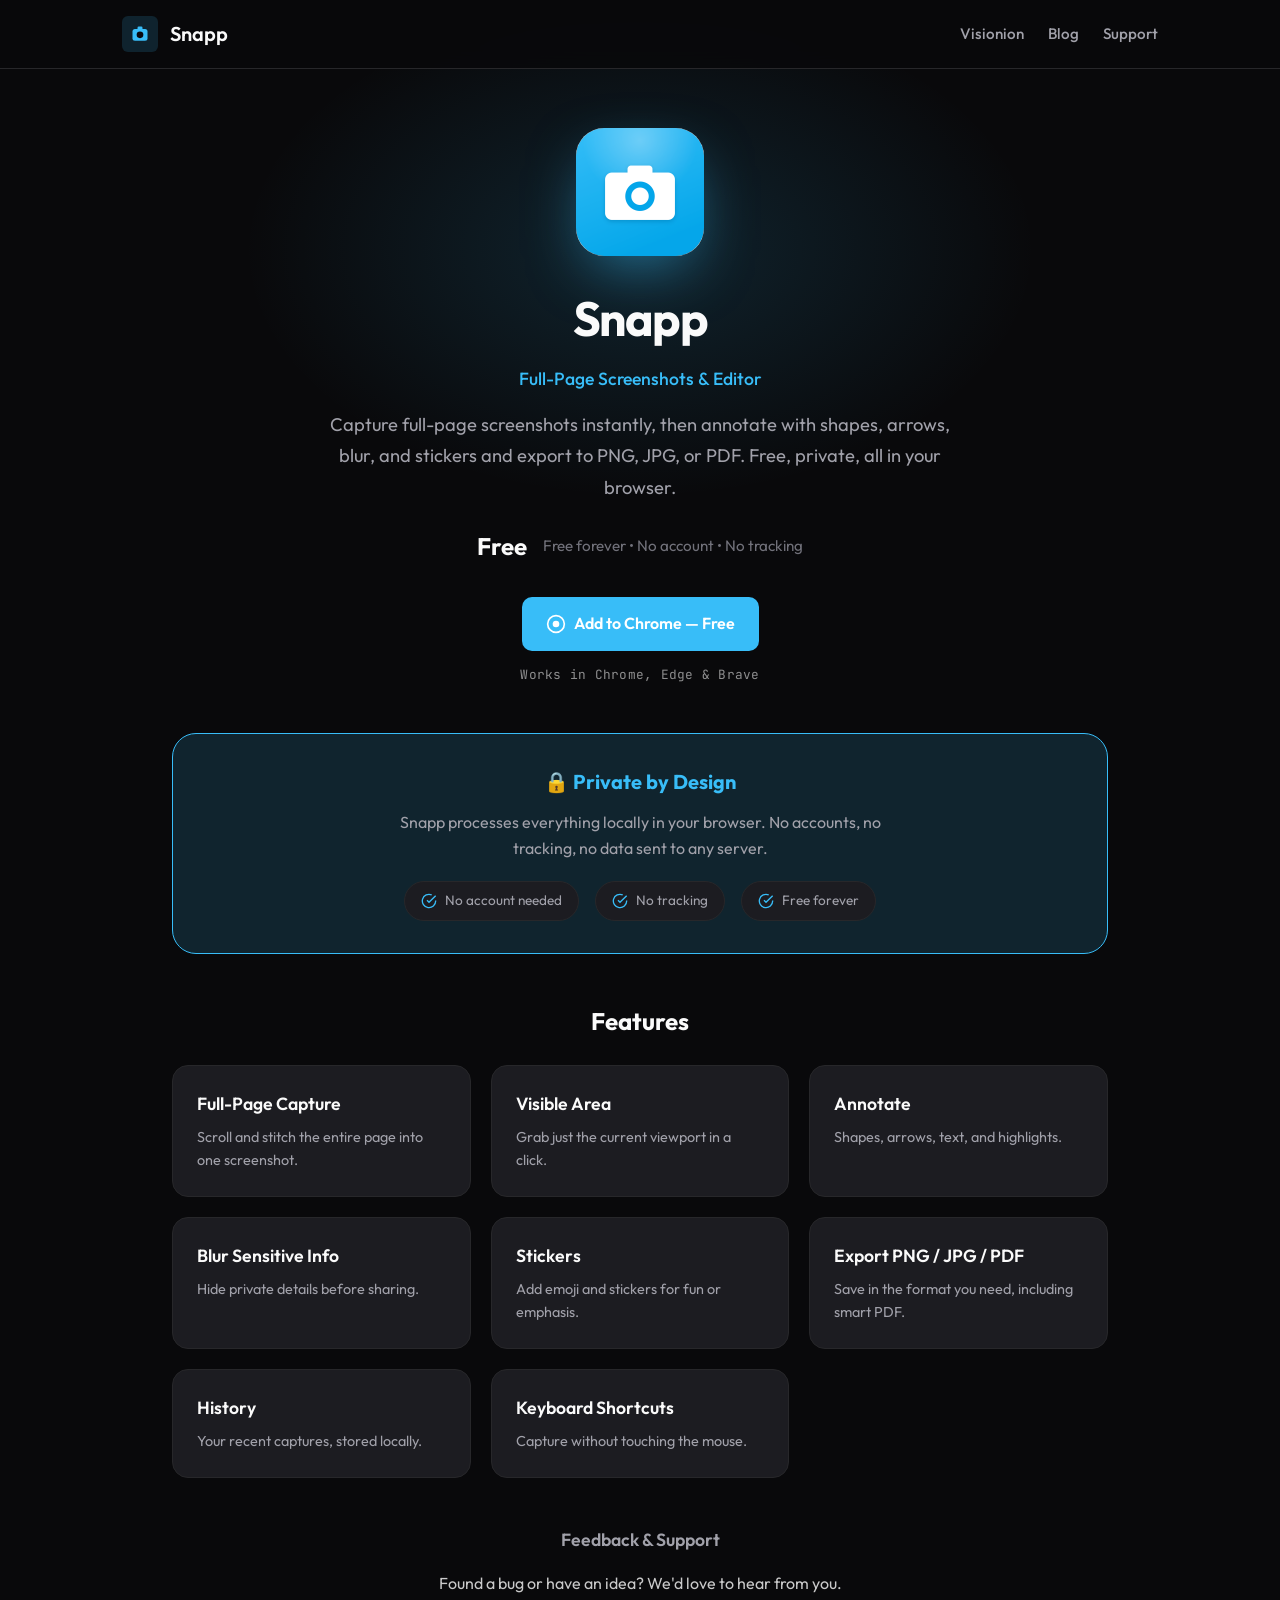
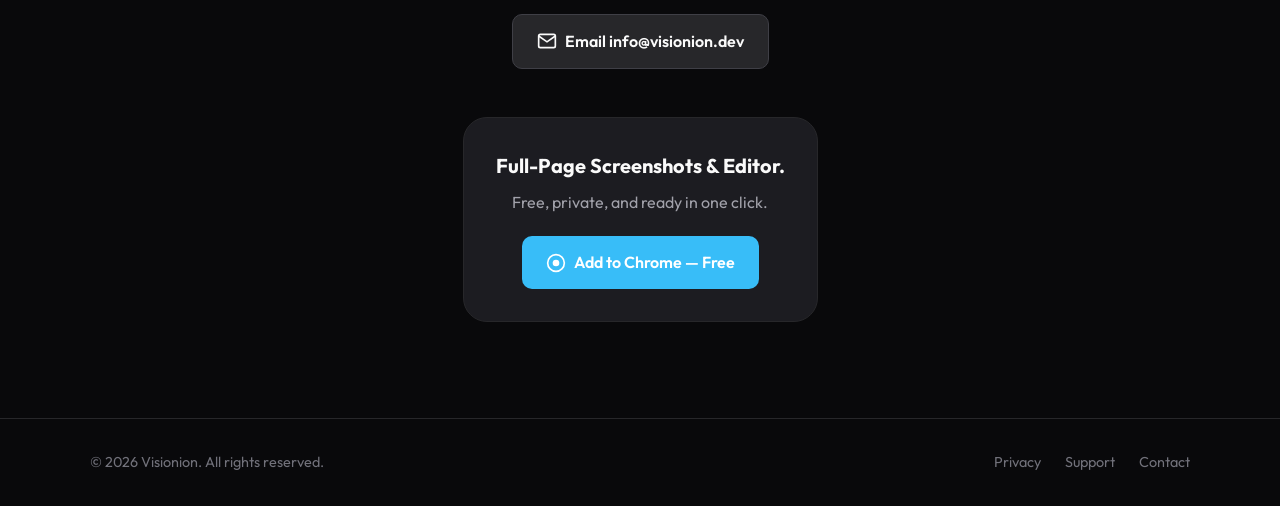
==== index.html @ c4e73014 "Launch snapp.visionion.dev: free Chrome extension site - Free 'Add to Chrome' CTA via /download.html" ====
<!DOCTYPE html>
<html lang="en">
<head>
  <meta charset="UTF-8" /><meta name="viewport" content="width=device-width, initial-scale=1" />
  <title>Snapp — Free Chrome Extension | Full-Page Screenshots & Editor</title>
  <meta name="description" content="Capture full-page screenshots instantly, then annotate with shapes, arrows, blur, and stickers and export to PNG, JPG, or PDF. Free, private, all in your browser." />
  <link rel="canonical" href="https://snapp.visionion.dev/" />
  <meta property="og:title" content="Snapp — Free Chrome Extension" />
  <meta property="og:description" content="Capture full-page screenshots instantly, then annotate with shapes, arrows, blur, and stickers and export to PNG, JPG, or PDF. Free, private, all in your browser." />
  <meta property="og:type" content="website" />
  <meta property="og:url" content="https://snapp.visionion.dev/" />
  <meta property="og:image" content="https://snapp.visionion.dev/og-image.png" />
  <meta name="twitter:card" content="summary_large_image" />
  <meta name="twitter:title" content="Snapp — Free Chrome Extension" />
  <meta name="twitter:description" content="Capture full-page screenshots instantly, then annotate with shapes, arrows, blur, and stickers and export to PNG, JPG, or PDF. Free, private, all in your browser." />
  <meta name="twitter:image" content="https://snapp.visionion.dev/og-image.png" />
  <script type="application/ld+json">
  {
    "@context": "https://schema.org", "@type": "WebApplication",
    "name": "Snapp", "applicationCategory": "BrowserApplication",
    "operatingSystem": "Chrome", "description": "Capture full-page screenshots instantly, then annotate with shapes, arrows, blur, and stickers and export to PNG, JPG, or PDF. Free, private, all in your browser.",
    "url": "https://snapp.visionion.dev/",
    "offers": { "@type": "Offer", "price": "0", "priceCurrency": "USD" },
    "publisher": { "@type": "Organization", "name": "Visionion", "url": "https://visionion.dev" }
  }
  </script>
  <link rel="icon" type="image/png" href="/icon.png">
  <link rel="apple-touch-icon" href="/apple-touch-icon.png">
  <link rel="preconnect" href="https://fonts.googleapis.com"><link rel="preconnect" href="https://fonts.gstatic.com" crossorigin>
  <link href="https://fonts.googleapis.com/css2?family=Outfit:wght@300;400;500;600;700&family=JetBrains+Mono:wght@400;500&display=swap" rel="stylesheet">
  <link rel="stylesheet" href="styles.css" />
</head>
<body>
  <nav class="nav"><div class="nav-container">
    <a href="/" class="nav-logo"><span class="logo-icon"><svg viewBox="0 0 24 24" fill="currentColor"><rect x="3" y="6" width="18" height="14" rx="3"/><circle cx="12" cy="13" r="4" fill="#0a0a0f"/><rect x="9" y="3" width="6" height="4" rx="1.5"/></svg></span><span class="logo-text">Snapp</span></a>
    <div class="nav-right"><a href="https://visionion.dev/" class="nav-link">Visionion</a><a href="https://visionion.dev/blog/" class="nav-link">Blog</a><a href="/support.html" class="nav-link">Support</a></div>
  </div></nav>
  <main>
    <section class="hero"><div class="hero-glow"></div><div class="hero-content">
      <img src="/icon.png" alt="Snapp icon" class="hero-app-icon" width="128" height="128" />
      <h1 class="hero-title">Snapp</h1>
      <p class="hero-tagline">Full-Page Screenshots & Editor</p>
      <p class="hero-subtitle">Capture full-page screenshots instantly, then annotate with shapes, arrows, blur, and stickers and export to PNG, JPG, or PDF. Free, private, all in your browser.</p>
      <div class="hero-price"><span class="price-tag">Free</span><span class="price-note">Free forever • No account • No tracking</span></div>
      <div class="hero-cta"><a href="/download.html" class="btn btn-primary">
        <svg viewBox="0 0 24 24" fill="currentColor" width="20" height="20"><circle cx="12" cy="12" r="10" fill="none" stroke="currentColor" stroke-width="2"/><circle cx="12" cy="12" r="4"/></svg>
        Add to Chrome — Free</a></div>
      <p class="hero-meta">Works in Chrome, Edge & Brave</p>
    </div></section>
    <div class="main-content">
      <section class="privacy-banner"><h2>🔒 Private by Design</h2>
        <p>Snapp processes everything locally in your browser. No accounts, no tracking, no data sent to any server.</p>
        <div class="privacy-highlights">
          <span class="privacy-badge"><svg viewBox="0 0 24 24" fill="none" stroke="currentColor" stroke-width="2"><path d="M22 11.08V12a10 10 0 11-5.93-9.14"/><polyline points="22,4 12,14.01 9,11.01"/></svg> No account needed</span>
          <span class="privacy-badge"><svg viewBox="0 0 24 24" fill="none" stroke="currentColor" stroke-width="2"><path d="M22 11.08V12a10 10 0 11-5.93-9.14"/><polyline points="22,4 12,14.01 9,11.01"/></svg> No tracking</span>
          <span class="privacy-badge"><svg viewBox="0 0 24 24" fill="none" stroke="currentColor" stroke-width="2"><path d="M22 11.08V12a10 10 0 11-5.93-9.14"/><polyline points="22,4 12,14.01 9,11.01"/></svg> Free forever</span>
        </div>
      </section>
      <section class="features-section"><h2 class="features-title">Features</h2><div class="features-grid">
<div class="feature-card"><h3>Full-Page Capture</h3><p>Scroll and stitch the entire page into one screenshot.</p></div>
<div class="feature-card"><h3>Visible Area</h3><p>Grab just the current viewport in a click.</p></div>
<div class="feature-card"><h3>Annotate</h3><p>Shapes, arrows, text, and highlights.</p></div>
<div class="feature-card"><h3>Blur Sensitive Info</h3><p>Hide private details before sharing.</p></div>
<div class="feature-card"><h3>Stickers</h3><p>Add emoji and stickers for fun or emphasis.</p></div>
<div class="feature-card"><h3>Export PNG / JPG / PDF</h3><p>Save in the format you need, including smart PDF.</p></div>
<div class="feature-card"><h3>History</h3><p>Your recent captures, stored locally.</p></div>
<div class="feature-card"><h3>Keyboard Shortcuts</h3><p>Capture without touching the mouse.</p></div>
</div></section>
      <section class="requirements-section"><h2>Feedback &amp; Support</h2>
        <p style="max-width:620px;margin:0 auto 1rem;opacity:.8;line-height:1.7">Found a bug or have an idea? We'd love to hear from you.</p>
        <a href="mailto:info@visionion.dev?subject=Snapp%20Feedback" class="btn btn-secondary">
          <svg viewBox="0 0 24 24" fill="none" stroke="currentColor" stroke-width="2" width="18" height="18"><path d="M22 6l-10 7L2 6"/><rect x="2" y="4" width="20" height="16" rx="2"/></svg>
          Email info@visionion.dev</a>
      </section>
      <section class="cta-section"><div class="cta-card">
        <h3>Full-Page Screenshots & Editor.</h3><p>Free, private, and ready in one click.</p>
        <a href="/download.html" class="btn btn-primary">
          <svg viewBox="0 0 24 24" fill="currentColor" width="20" height="20"><circle cx="12" cy="12" r="10" fill="none" stroke="currentColor" stroke-width="2"/><circle cx="12" cy="12" r="4"/></svg>
          Add to Chrome — Free</a>
      </div></section>
    </div>
  </main>
  <footer class="footer"><div class="footer-container">
    <p class="footer-copy">© <span id="year"></span> Visionion. All rights reserved.</p>
    <div class="footer-links"><a href="/privacy.html">Privacy</a><a href="/support.html">Support</a><a href="https://visionion.dev/contact-us.html">Contact</a></div>
  </div></footer>
  <script>document.getElementById('year').textContent=new Date().getFullYear();</script>
  <script defer src='https://static.cloudflareinsights.com/beacon.min.js' data-cf-beacon='{"token": "YOUR_CF_TOKEN"}'></script>
</body>
</html>
---- styles.css ----
:root {
  --bg-primary: #09090b;
  --bg-secondary: #18181b;
  --bg-card: #1c1c21;
  --bg-elevated: #27272a;
  
  --text-primary: #fafafa;
  --text-secondary: #a1a1aa;
  --text-muted: #71717a;
  
  --border-color: #27272a;
  --border-subtle: #3f3f46;
  
  --accent: #38bdf8;
  --accent-hover: #0ea5e9;
  --accent-dim: rgba(56, 189, 248, 0.15);
  --accent-glow: rgba(56, 189, 248, 0.3);
  
  --radius-sm: 6px;
  --radius-md: 10px;
  --radius-lg: 16px;
  --radius-xl: 24px;
  
  --font-sans: 'Outfit', -apple-system, BlinkMacSystemFont, system-ui, sans-serif;
  --font-mono: 'JetBrains Mono', monospace;
}

* {
  box-sizing: border-box;
  margin: 0;
  padding: 0;
}

html {
  scroll-behavior: smooth;
}

body {
  font-family: var(--font-sans);
  background: var(--bg-primary);
  color: var(--text-primary);
  line-height: 1.6;
  min-height: 100vh;
  -webkit-font-smoothing: antialiased;
  -moz-osx-font-smoothing: grayscale;
}

/* Navigation */
.nav {
  position: fixed;
  top: 0;
  left: 0;
  right: 0;
  z-index: 100;
  background: rgba(9, 9, 11, 0.85);
  backdrop-filter: blur(12px);
  border-bottom: 1px solid var(--border-color);
}

.nav-container {
  max-width: 1100px;
  margin: 0 auto;
  padding: 1rem 2rem;
  display: flex;
  align-items: center;
  justify-content: space-between;
}

.nav-logo {
  display: flex;
  align-items: center;
  gap: 0.75rem;
  text-decoration: none;
  color: var(--text-primary);
  font-weight: 600;
  font-size: 1.25rem;
}

.logo-icon {
  width: 36px;
  height: 36px;
  background: var(--accent-dim);
  border-radius: var(--radius-sm);
  display: flex;
  align-items: center;
  justify-content: center;
  color: var(--accent);
}

.logo-icon svg {
  width: 20px;
  height: 20px;
}

.nav-right {
  display: flex;
  align-items: center;
  gap: 1.5rem;
}

.nav-link {
  color: var(--text-secondary);
  text-decoration: none;
  font-weight: 500;
  font-size: 0.95rem;
  transition: color 0.2s ease;
}

.nav-link:hover {
  color: var(--text-primary);
}

/* Hero Section */
.hero {
  padding: 8rem 2rem 3rem;
  text-align: center;
  position: relative;
  overflow: hidden;
}

.hero-glow {
  position: absolute;
  top: 0;
  left: 50%;
  transform: translateX(-50%);
  width: 800px;
  height: 500px;
  background: radial-gradient(ellipse at center, var(--accent-dim) 0%, transparent 70%);
  pointer-events: none;
}

.hero-content {
  position: relative;
  z-index: 1;
  max-width: 640px;
  margin: 0 auto;
}

.hero-icon {
  width: 80px;
  height: 80px;
  margin: 0 auto 1.5rem;
  background: var(--accent-dim);
  border-radius: var(--radius-xl);
  display: flex;
  align-items: center;
  justify-content: center;
  color: var(--accent);
}

.hero-icon svg {
  width: 40px;
  height: 40px;
}

.hero-title {
  font-size: clamp(2rem, 5vw, 3rem);
  font-weight: 700;
  letter-spacing: -0.03em;
  margin-bottom: 0.5rem;
}

.hero-tagline {
  font-size: 1.1rem;
  color: var(--accent);
  font-weight: 500;
  margin-bottom: 1rem;
}

.hero-subtitle {
  font-size: 1.15rem;
  color: var(--text-secondary);
  line-height: 1.7;
}

.hero-price {
  margin-top: 1.5rem;
  display: flex;
  align-items: center;
  justify-content: center;
  gap: 1rem;
  flex-wrap: wrap;
}

.price-tag {
  font-size: 1.5rem;
  font-weight: 700;
  color: var(--text-primary);
}

.price-note {
  font-size: 0.95rem;
  color: var(--text-muted);
}

.hero-cta {
  margin-top: 2rem;
  display: flex;
  flex-wrap: wrap;
  justify-content: center;
  gap: 1rem;
}

/* Main Content */
.main-content {
  max-width: 1000px;
  margin: 0 auto;
  padding: 0 2rem 4rem;
}

/* Privacy Banner */
.privacy-banner {
  background: var(--accent-dim);
  border: 1px solid var(--accent);
  border-radius: var(--radius-xl);
  padding: 2rem;
  text-align: center;
  margin-bottom: 3rem;
}

.privacy-banner h2 {
  font-size: 1.25rem;
  font-weight: 700;
  margin-bottom: 0.75rem;
  color: var(--accent);
}

.privacy-banner p {
  color: var(--text-secondary);
  max-width: 540px;
  margin: 0 auto;
}

.privacy-highlights {
  display: flex;
  flex-wrap: wrap;
  justify-content: center;
  gap: 1rem;
  margin-top: 1.25rem;
}

.privacy-badge {
  display: inline-flex;
  align-items: center;
  gap: 0.5rem;
  background: var(--bg-card);
  border: 1px solid var(--border-color);
  padding: 0.5rem 1rem;
  border-radius: 100px;
  font-size: 0.85rem;
  color: var(--text-secondary);
}

.privacy-badge svg {
  width: 16px;
  height: 16px;
  color: var(--accent);
}

/* Features Section */
.features-section {
  margin-bottom: 3rem;
}

.features-title {
  font-size: 1.5rem;
  font-weight: 700;
  margin-bottom: 1.5rem;
  text-align: center;
}

.features-grid {
  display: grid;
  grid-template-columns: repeat(auto-fit, minmax(220px, 1fr));
  gap: 1.25rem;
}

.feature-card {
  background: var(--bg-card);
  border: 1px solid var(--border-color);
  border-radius: var(--radius-lg);
  padding: 1.5rem;
  transition: all 0.2s ease;
}

.feature-card:hover {
  border-color: var(--border-subtle);
  transform: translateY(-2px);
}

.feature-icon {
  width: 48px;
  height: 48px;
  background: var(--accent-dim);
  border-radius: var(--radius-md);
  display: flex;
  align-items: center;
  justify-content: center;
  color: var(--accent);
  margin-bottom: 1rem;
}

.feature-icon svg {
  width: 24px;
  height: 24px;
}

.feature-card h3 {
  font-size: 1.1rem;
  font-weight: 600;
  margin-bottom: 0.5rem;
}

.feature-card p {
  font-size: 0.9rem;
  color: var(--text-secondary);
  line-height: 1.6;
}

/* How It Works Section */
.how-section {
  margin-bottom: 3rem;
}

.how-card {
  background: var(--bg-card);
  border: 1px solid var(--border-color);
  border-radius: var(--radius-xl);
  padding: 2rem;
}

.how-card h2 {
  font-size: 1.35rem;
  font-weight: 700;
  margin-bottom: 1.5rem;
  text-align: center;
}

.how-steps {
  display: grid;
  grid-template-columns: repeat(auto-fit, minmax(200px, 1fr));
  gap: 1.5rem;
}

.how-step {
  text-align: center;
}

.step-number {
  width: 40px;
  height: 40px;
  margin: 0 auto 1rem;
  background: var(--accent);
  color: #fff;
  border-radius: 50%;
  display: flex;
  align-items: center;
  justify-content: center;
  font-weight: 700;
  font-size: 1.1rem;
}

.how-step h3 {
  font-size: 1rem;
  font-weight: 600;
  margin-bottom: 0.5rem;
}

.how-step p {
  font-size: 0.9rem;
  color: var(--text-secondary);
}

/* Models Section */
.models-section {
  margin-bottom: 3rem;
}

.models-card {
  background: var(--bg-card);
  border: 1px solid var(--border-color);
  border-radius: var(--radius-xl);
  padding: 2rem;
}

.models-card h2 {
  font-size: 1.35rem;
  font-weight: 700;
  margin-bottom: 0.5rem;
  text-align: center;
}

.models-card > p {
  color: var(--text-secondary);
  text-align: center;
  margin-bottom: 1.5rem;
}

.models-grid {
  display: grid;
  grid-template-columns: repeat(auto-fit, minmax(180px, 1fr));
  gap: 1rem;
}

.model-item {
  background: var(--bg-elevated);
  border: 1px solid var(--border-subtle);
  border-radius: var(--radius-md);
  padding: 1rem;
  text-align: center;
}

.model-item h4 {
  font-size: 0.95rem;
  font-weight: 600;
  margin-bottom: 0.25rem;
}

.model-item .model-size {
  font-size: 0.8rem;
  color: var(--text-muted);
  margin-bottom: 0.5rem;
}

.model-item .model-desc {
  font-size: 0.85rem;
  color: var(--text-secondary);
}

/* CTA */
.cta-section {
  display: flex;
  justify-content: center;
  margin-bottom: 2rem;
}

.cta-card {
  background: var(--bg-card);
  border: 1px solid var(--border-color);
  border-radius: var(--radius-xl);
  padding: 2rem;
  text-align: center;
  max-width: 620px;
}

.cta-card h3 {
  font-size: 1.25rem;
  font-weight: 700;
  margin-bottom: 0.5rem;
}

.cta-card p {
  color: var(--text-secondary);
  margin-bottom: 1.25rem;
}

/* Requirements */
.requirements-section {
  margin-bottom: 3rem;
  text-align: center;
}

.requirements-section h2 {
  font-size: 1.1rem;
  font-weight: 600;
  margin-bottom: 1rem;
  color: var(--text-secondary);
}

.requirements-list {
  display: flex;
  flex-wrap: wrap;
  justify-content: center;
  gap: 0.75rem;
}

.requirement-tag {
  background: var(--bg-card);
  border: 1px solid var(--border-color);
  padding: 0.5rem 1rem;
  border-radius: 100px;
  font-size: 0.9rem;
  color: var(--text-secondary);
}

/* Buttons */
.btn {
  display: inline-flex;
  align-items: center;
  gap: 0.5rem;
  padding: 0.875rem 1.5rem;
  border-radius: var(--radius-md);
  font-size: 1rem;
  font-weight: 600;
  font-family: var(--font-sans);
  text-decoration: none;
  cursor: pointer;
  transition: all 0.2s ease;
  border: none;
}

.btn-primary {
  background: var(--accent);
  color: #fff;
}

.btn-primary:hover {
  background: var(--accent-hover);
}

.btn-secondary {
  background: var(--bg-elevated);
  color: var(--text-primary);
  border: 1px solid var(--border-subtle);
}

.btn-secondary:hover {
  background: var(--border-subtle);
}

.btn svg {
  width: 20px;
  height: 20px;
}

/* Footer */
.footer {
  border-top: 1px solid var(--border-color);
  padding: 2rem;
}

.footer-container {
  max-width: 1100px;
  margin: 0 auto;
  display: flex;
  align-items: center;
  justify-content: space-between;
  flex-wrap: wrap;
  gap: 1rem;
}

.footer-copy {
  color: var(--text-muted);
  font-size: 0.9rem;
}

.footer-links {
  display: flex;
  gap: 1.5rem;
}

.footer-links a {
  color: var(--text-muted);
  text-decoration: none;
  font-size: 0.9rem;
  transition: color 0.2s ease;
}

.footer-links a:hover {
  color: var(--text-primary);
}

/* Page Content (for Privacy, Support pages) */
.page-container {
  max-width: 720px;
  margin: 0 auto;
  padding: 8rem 2rem 4rem;
}

.page-header {
  margin-bottom: 3rem;
  padding-bottom: 2rem;
  border-bottom: 1px solid var(--border-color);
}

.page-title {
  font-size: clamp(2rem, 5vw, 2.75rem);
  font-weight: 700;
  letter-spacing: -0.02em;
  margin-bottom: 0.5rem;
}

.page-subtitle {
  color: var(--text-muted);
  font-size: 0.95rem;
}

.page-content h2 {
  font-size: 1.35rem;
  font-weight: 600;
  margin-top: 2.5rem;
  margin-bottom: 1rem;
  color: var(--text-primary);
}

.page-content p {
  color: var(--text-secondary);
  line-height: 1.8;
  margin-bottom: 1rem;
}

.page-content ul {
  list-style: none;
  margin: 1rem 0 1.5rem;
  padding-left: 0;
}

.page-content ul li {
  position: relative;
  padding-left: 1.5rem;
  margin-bottom: 0.75rem;
  color: var(--text-secondary);
  line-height: 1.7;
}

.page-content ul li::before {
  content: '';
  position: absolute;
  left: 0;
  top: 0.6rem;
  width: 6px;
  height: 6px;
  background: var(--accent);
  border-radius: 50%;
}

.page-content a {
  color: var(--accent);
  text-decoration: none;
  transition: opacity 0.2s ease;
}

.page-content a:hover {
  opacity: 0.8;
  text-decoration: underline;
}

.page-content strong {
  color: var(--text-primary);
  font-weight: 600;
}

.back-link {
  display: inline-flex;
  align-items: center;
  gap: 0.5rem;
  color: var(--text-muted);
  text-decoration: none;
  font-size: 0.9rem;
  margin-bottom: 2rem;
  transition: color 0.2s ease;
}

.back-link:hover {
  color: var(--text-primary);
}

.back-link svg {
  width: 16px;
  height: 16px;
}

/* Hotkey Display */
.hotkey-display {
  display: inline-flex;
  align-items: center;
  gap: 0.25rem;
  background: var(--bg-elevated);
  padding: 0.5rem 0.75rem;
  border-radius: var(--radius-sm);
  font-family: var(--font-mono);
  font-size: 0.9rem;
  border: 1px solid var(--border-subtle);
}

.hotkey-display kbd {
  background: var(--bg-card);
  padding: 0.15rem 0.4rem;
  border-radius: 4px;
  border: 1px solid var(--border-color);
  font-family: var(--font-mono);
}

/* Responsive */
@media (max-width: 768px) {
  .nav-container {
    padding: 1rem 1.5rem;
  }
  
  .hero {
    padding: 7rem 1.5rem 2rem;
  }
  
  .main-content {
    padding: 0 1.5rem 3rem;
  }
  
  .hero-cta {
    flex-direction: column;
    align-items: center;
  }
  
  .btn {
    width: 100%;
    justify-content: center;
    max-width: 280px;
  }
  
  .privacy-highlights {
    flex-direction: column;
    align-items: center;
  }
  
  .cta-card {
    padding: 1.5rem;
  }
  
  .footer-container {
    flex-direction: column;
    text-align: center;
  }
  
  .footer-links {
    flex-wrap: wrap;
    justify-content: center;
  }
}

@media (max-width: 480px) {
  .hero-title {
    font-size: 1.75rem;
  }
  
  .features-grid {
    grid-template-columns: 1fr;
  }
  
  .how-steps {
    grid-template-columns: 1fr;
  }
  
  .models-grid {
    grid-template-columns: 1fr;
  }
}


/* Free-download meta line */
.hero-meta {
  margin-top: 14px;
  font-family: 'JetBrains Mono', monospace;
  font-size: 0.8rem;
  letter-spacing: 0.02em;
  opacity: 0.55;
}

/* Branded app icon in hero */
.hero-app-icon {
  width: 128px;
  height: 128px;
  border-radius: 28px;
  margin: 0 auto 1.5rem;
  display: block;
  box-shadow: 0 20px 60px -15px rgba(56, 189, 248, 0.55);
}
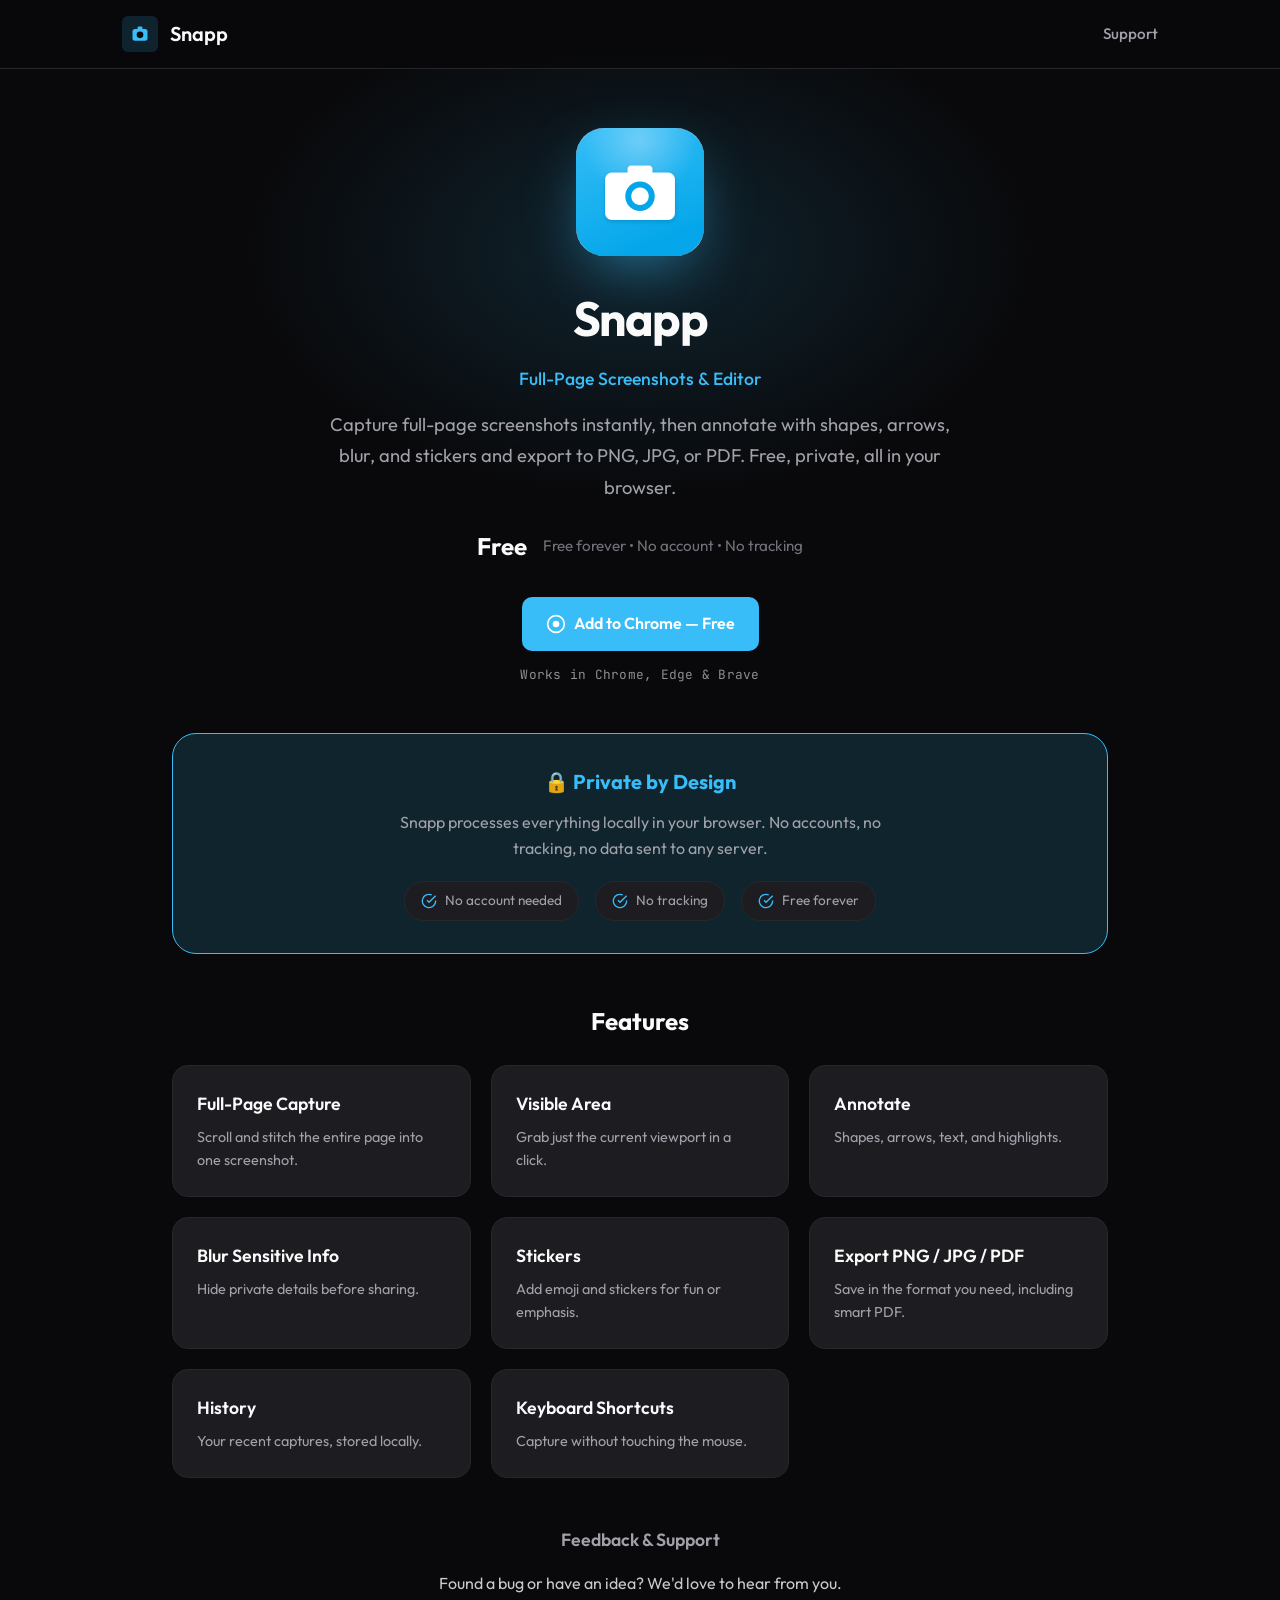
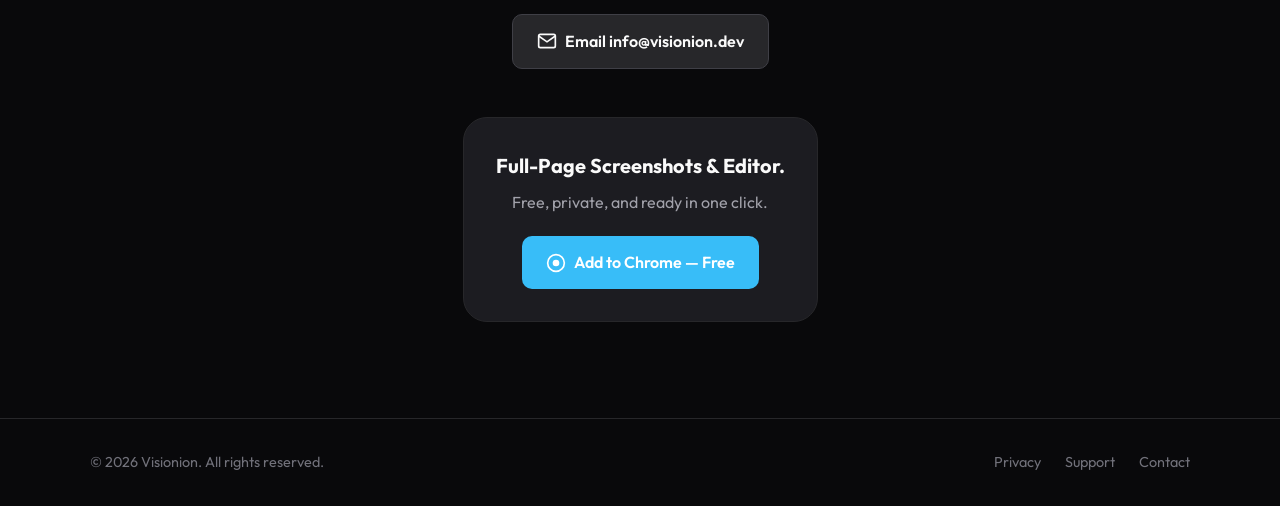
==== commit 90436e55: "chore(site): remove Visionion and Blog nav links Drop the Visionion and Blog navigation links from t" ====
--- a/index.html
+++ b/index.html
@@ -33,7 +33,7 @@
 <body>
   <nav class="nav"><div class="nav-container">
     <a href="/" class="nav-logo"><span class="logo-icon"><svg viewBox="0 0 24 24" fill="currentColor"><rect x="3" y="6" width="18" height="14" rx="3"/><circle cx="12" cy="13" r="4" fill="#0a0a0f"/><rect x="9" y="3" width="6" height="4" rx="1.5"/></svg></span><span class="logo-text">Snapp</span></a>
-    <div class="nav-right"><a href="https://visionion.dev/" class="nav-link">Visionion</a><a href="https://visionion.dev/blog/" class="nav-link">Blog</a><a href="/support.html" class="nav-link">Support</a></div>
+    <div class="nav-right"><a href="/support.html" class="nav-link">Support</a></div>
   </div></nav>
   <main>
     <section class="hero"><div class="hero-glow"></div><div class="hero-content">
@@ -85,6 +85,6 @@
     <div class="footer-links"><a href="/privacy.html">Privacy</a><a href="/support.html">Support</a><a href="https://visionion.dev/contact-us.html">Contact</a></div>
   </div></footer>
   <script>document.getElementById('year').textContent=new Date().getFullYear();</script>
-  <script defer src='https://static.cloudflareinsights.com/beacon.min.js' data-cf-beacon='{"token": "YOUR_CF_TOKEN"}'></script>
+  <script defer src='https://static.cloudflareinsights.com/beacon.min.js' data-cf-beacon='{"token": "fab40f263af34cd7bab8c7928971e197"}'></script>
 </body>
 </html>
